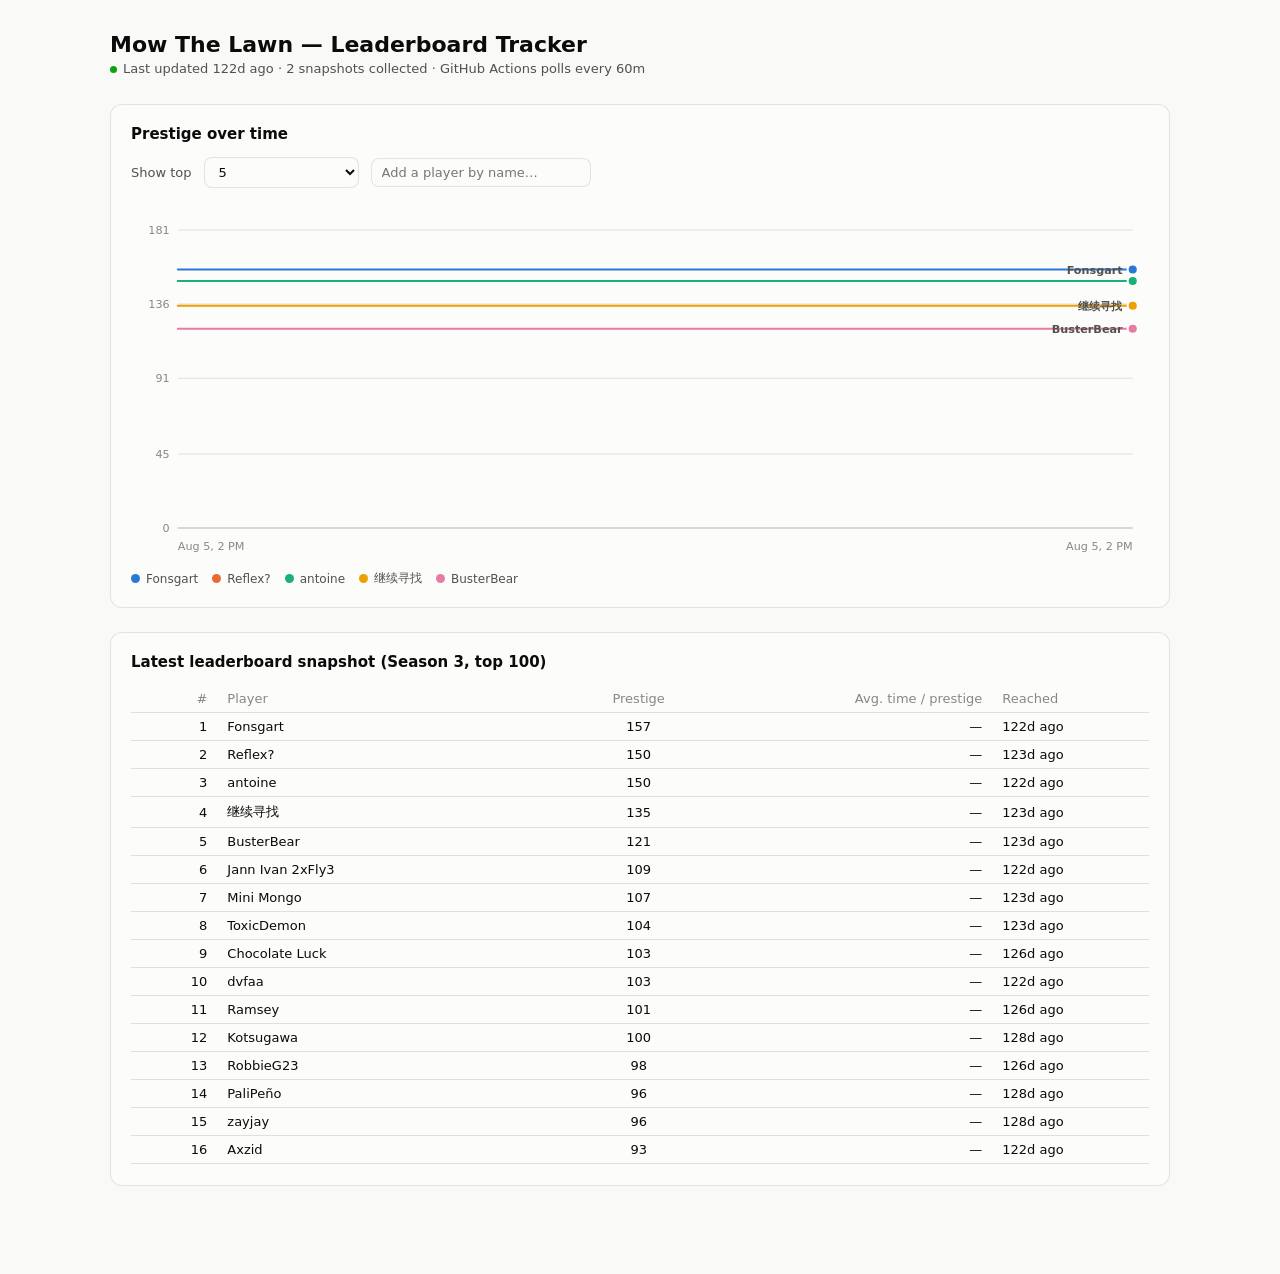
==== docs/index.html @ a4ad80f3 "Center the Prestige column and fetch every 15 minutes locally Prestige column values now center-alig" ====
<!doctype html>
<html lang="en">
<head>
  <meta charset="utf-8" />
  <meta name="viewport" content="width=device-width, initial-scale=1" />
  <title>Mow The Lawn — Leaderboard Tracker</title>
  <link rel="stylesheet" href="style.css" />
</head>
<body>
  <div class="page">
    <header>
      <h1>Mow The Lawn — Leaderboard Tracker</h1>
      <div class="status-line" id="status-line"><span class="dot"></span>Loading status…</div>
    </header>

    <section class="card">
      <h2>Prestige over time</h2>
      <div class="controls">
        <label for="top-n">Show top</label>
        <select id="top-n">
          <option value="0">Custom selection</option>
          <option value="5" selected>5</option>
          <option value="8">8</option>
        </select>
        <div id="player-suggestions">
          <input type="text" id="player-search" placeholder="Add a player by name…" autocomplete="off" />
          <div class="suggestion-list" id="suggestion-list"></div>
        </div>
      </div>
      <div id="chip-row"></div>
      <div class="chart-wrap">
        <svg id="chart" viewBox="0 0 1000 340" preserveAspectRatio="none"></svg>
        <div class="tooltip" id="tooltip"></div>
      </div>
      <div class="legend" id="legend"></div>
      <div class="empty-state" id="chart-empty" style="display:none;">
        Not enough data yet — check back after the next hourly update.
      </div>
    </section>

    <section class="card">
      <h2>Latest leaderboard snapshot (Season 3, top 100)</h2>
      <div class="table-scroll">
        <table class="lb-table">
          <thead>
            <tr>
              <th class="num">#</th>
              <th>Player</th>
              <th class="center">Prestige</th>
              <th class="num">Avg. time / prestige</th>
              <th>Reached</th>
            </tr>
          </thead>
          <tbody id="lb-body">
            <tr><td colspan="5" class="empty-state">Loading…</td></tr>
          </tbody>
        </table>
      </div>
    </section>
  </div>

  <script src="app.js"></script>
</body>
</html>
---- docs/style.css ----
:root {
  color-scheme: light;
  --surface-1:      #fcfcfb;
  --page:           #f9f9f7;
  --text-primary:   #0b0b0b;
  --text-secondary: #52514e;
  --text-muted:     #898781;
  --gridline:       #e1e0d9;
  --baseline:       #c3c2b7;
  --border:         rgba(11,11,11,0.10);

  --series-1: #2a78d6;
  --series-2: #eb6834;
  --series-3: #1baf7a;
  --series-4: #eda100;
  --series-5: #e87ba4;
  --series-6: #008300;
  --series-7: #4a3aa7;
  --series-8: #e34948;
}

@media (prefers-color-scheme: dark) {
  :root:where(:not([data-theme="light"])) {
    color-scheme: dark;
    --surface-1:      #1a1a19;
    --page:           #0d0d0d;
    --text-primary:   #ffffff;
    --text-secondary: #c3c2b7;
    --text-muted:     #898781;
    --gridline:       #2c2c2a;
    --baseline:       #383835;
    --border:         rgba(255,255,255,0.10);

    --series-1: #3987e5;
    --series-2: #d95926;
    --series-3: #199e70;
    --series-4: #c98500;
    --series-5: #d55181;
    --series-6: #008300;
    --series-7: #9085e9;
    --series-8: #e66767;
  }
}

:root[data-theme="dark"] {
  color-scheme: dark;
  --surface-1:      #1a1a19;
  --page:           #0d0d0d;
  --text-primary:   #ffffff;
  --text-secondary: #c3c2b7;
  --text-muted:     #898781;
  --gridline:       #2c2c2a;
  --baseline:       #383835;
  --border:         rgba(255,255,255,0.10);

  --series-1: #3987e5;
  --series-2: #d95926;
  --series-3: #199e70;
  --series-4: #c98500;
  --series-5: #d55181;
  --series-6: #008300;
  --series-7: #9085e9;
  --series-8: #e66767;
}

* { box-sizing: border-box; }

body {
  margin: 0;
  background: var(--page);
  color: var(--text-primary);
  font-family: system-ui, -apple-system, "Segoe UI", sans-serif;
}

.page {
  max-width: 1100px;
  margin: 0 auto;
  padding: 32px 20px 64px;
}

header h1 {
  font-size: 22px;
  margin: 0 0 4px;
}

.status-line {
  color: var(--text-secondary);
  font-size: 13px;
  margin-bottom: 28px;
}

.status-line .dot {
  display: inline-block;
  width: 7px;
  height: 7px;
  border-radius: 50%;
  background: #0ca30c;
  margin-right: 6px;
}
.status-line .dot.error { background: #d03b3b; }

.card {
  background: var(--surface-1);
  border: 1px solid var(--border);
  border-radius: 12px;
  padding: 20px;
  margin-bottom: 24px;
}

.card h2 {
  font-size: 15px;
  margin: 0 0 14px;
  color: var(--text-primary);
}

.controls {
  display: flex;
  flex-wrap: wrap;
  gap: 12px;
  align-items: center;
  margin-bottom: 16px;
}

.controls label {
  font-size: 13px;
  color: var(--text-secondary);
}

.controls select, .controls input[type="text"] {
  font: inherit;
  font-size: 13px;
  padding: 6px 10px;
  border-radius: 8px;
  border: 1px solid var(--border);
  background: var(--surface-1);
  color: var(--text-primary);
}

.controls input[type="text"] {
  width: 220px;
}

#player-suggestions {
  position: relative;
}

.suggestion-list {
  position: absolute;
  top: 100%;
  left: 0;
  right: 0;
  z-index: 5;
  background: var(--surface-1);
  border: 1px solid var(--border);
  border-radius: 8px;
  max-height: 220px;
  overflow-y: auto;
  margin-top: 4px;
  display: none;
}

.suggestion-list.open { display: block; }

.suggestion-list div {
  padding: 6px 10px;
  font-size: 13px;
  cursor: pointer;
}
.suggestion-list div:hover { background: var(--gridline); }

.chip {
  display: inline-flex;
  align-items: center;
  gap: 6px;
  font-size: 12px;
  padding: 4px 8px 4px 6px;
  border-radius: 999px;
  border: 1px solid var(--border);
  color: var(--text-secondary);
}
.chip .swatch {
  width: 8px;
  height: 8px;
  border-radius: 50%;
}
.chip button {
  border: none;
  background: none;
  color: var(--text-muted);
  cursor: pointer;
  font-size: 13px;
  line-height: 1;
  padding: 0;
}

#chip-row {
  display: flex;
  flex-wrap: wrap;
  gap: 6px;
  margin-bottom: 12px;
}

.chart-wrap {
  position: relative;
}

svg#chart {
  width: 100%;
  height: 340px;
  display: block;
  overflow: visible;
}

.axis-label, .end-label {
  font-size: 11px;
  fill: var(--text-muted);
}

.end-label.emph { fill: var(--text-secondary); font-weight: 600; }

.gridline { stroke: var(--gridline); stroke-width: 1; }
.baseline { stroke: var(--baseline); stroke-width: 1; }

.legend {
  display: flex;
  flex-wrap: wrap;
  gap: 14px;
  margin-top: 14px;
  font-size: 12px;
  color: var(--text-secondary);
}
.legend-item { display: flex; align-items: center; gap: 6px; }
.legend-swatch { width: 9px; height: 9px; border-radius: 50%; flex: none; }

.tooltip {
  position: absolute;
  pointer-events: none;
  background: var(--surface-1);
  border: 1px solid var(--border);
  border-radius: 8px;
  padding: 8px 10px;
  font-size: 12px;
  box-shadow: 0 4px 16px rgba(0,0,0,0.15);
  display: none;
  min-width: 140px;
  z-index: 10;
}
.tooltip .t-time { color: var(--text-muted); margin-bottom: 4px; }
.tooltip .t-row { display: flex; align-items: center; gap: 6px; justify-content: space-between; }
.tooltip .t-row .name { display: flex; align-items: center; gap: 6px; color: var(--text-secondary); }
.tooltip .t-row .val { color: var(--text-primary); font-variant-numeric: tabular-nums; font-weight: 600; }
.tooltip .t-dot { width: 7px; height: 7px; border-radius: 50%; flex: none; }

.empty-state {
  color: var(--text-muted);
  font-size: 13px;
  padding: 24px 0;
  text-align: center;
}

table.lb-table {
  width: 100%;
  border-collapse: collapse;
  font-size: 13px;
}
table.lb-table th {
  text-align: left;
  color: var(--text-muted);
  font-weight: 500;
  padding: 6px 10px;
  border-bottom: 1px solid var(--gridline);
}
table.lb-table td {
  padding: 6px 10px;
  border-bottom: 1px solid var(--gridline);
  font-variant-numeric: tabular-nums;
}
table.lb-table tr:last-child td { border-bottom: none; }
table.lb-table td.num, table.lb-table th.num { text-align: right; }
table.lb-table td.center, table.lb-table th.center { text-align: center; }
table.lb-table td.name { font-variant-numeric: normal; }

.table-scroll {
  max-height: 480px;
  overflow-y: auto;
}
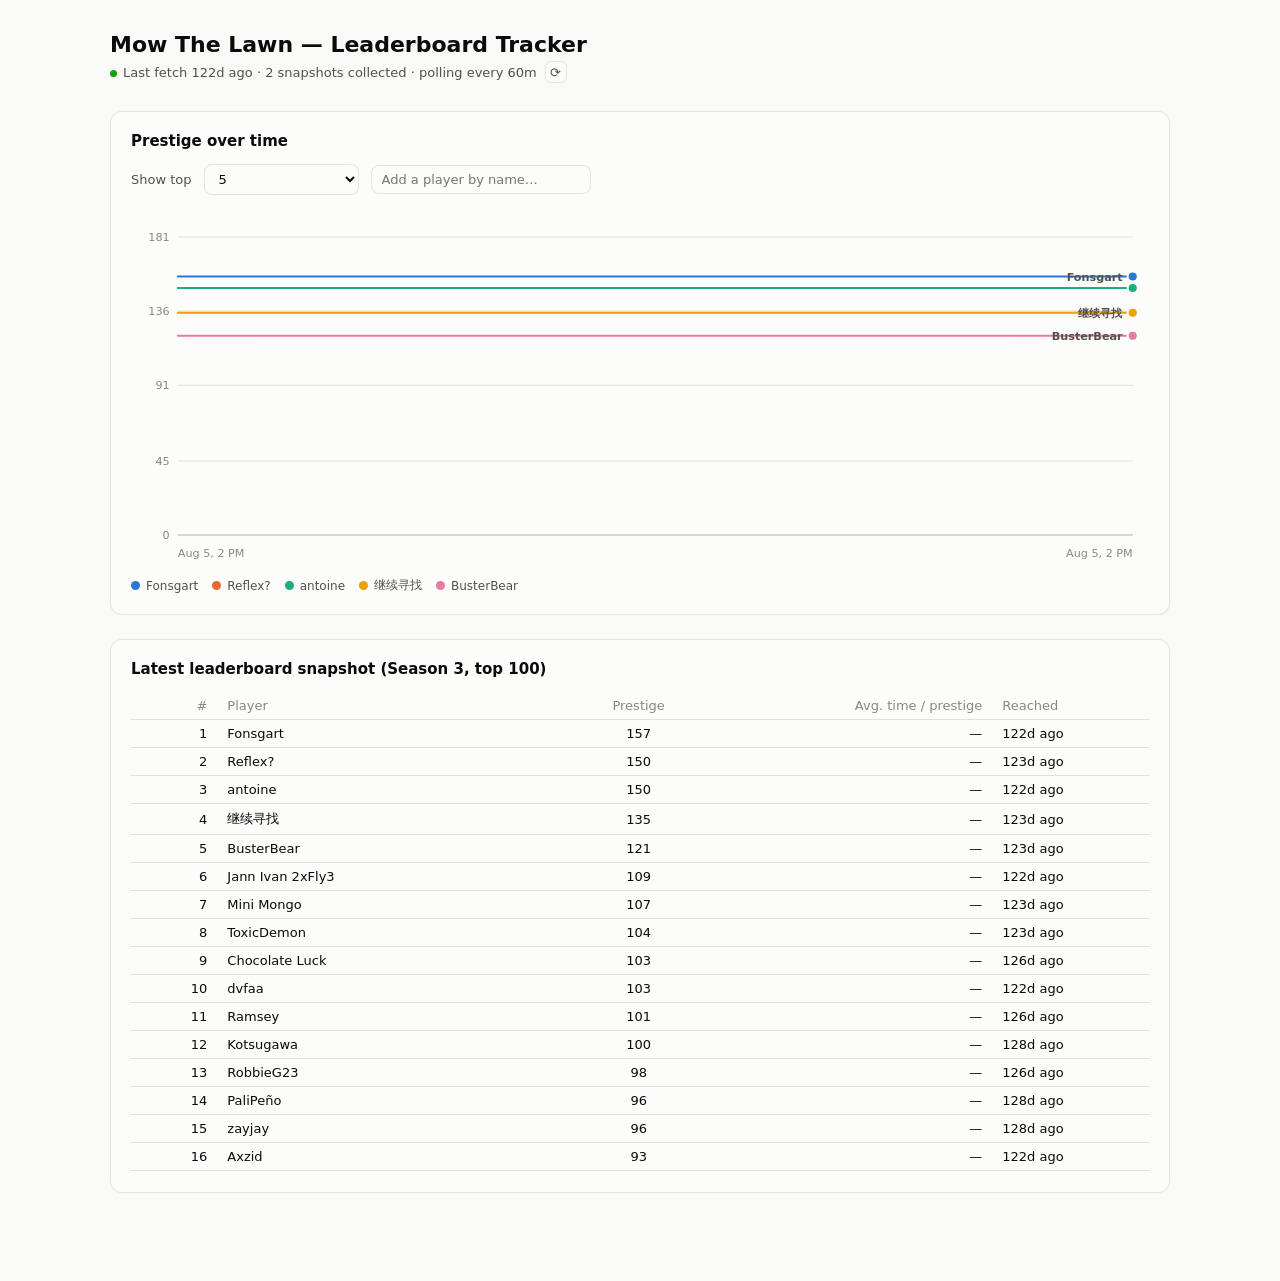
==== commit d853f8ba: "Unify status text and add a manual refresh button GitHub Pages status line now uses the exact same w" ====
--- a/docs/index.html
+++ b/docs/index.html
@@ -10,7 +10,10 @@
   <div class="page">
     <header>
       <h1>Mow The Lawn — Leaderboard Tracker</h1>
-      <div class="status-line" id="status-line"><span class="dot"></span>Loading status…</div>
+      <div class="status-line-row">
+        <div class="status-line" id="status-line"><span class="dot"></span>Loading status…</div>
+        <button type="button" id="refresh-btn" class="refresh-btn" title="Reload the latest published data (GitHub Actions still runs on its own schedule — this doesn't trigger a new fetch)" aria-label="Reload latest data">⟳</button>
+      </div>
     </header>
 
     <section class="card">
--- a/docs/style.css
+++ b/docs/style.css
@@ -83,10 +83,16 @@
   margin: 0 0 4px;
 }
 
+.status-line-row {
+  display: flex;
+  align-items: center;
+  gap: 8px;
+  margin-bottom: 28px;
+}
+
 .status-line {
   color: var(--text-secondary);
   font-size: 13px;
-  margin-bottom: 28px;
 }
 
 .status-line .dot {
@@ -99,6 +105,38 @@
 }
 .status-line .dot.error { background: #d03b3b; }
 
+.refresh-btn {
+  display: inline-flex;
+  align-items: center;
+  justify-content: center;
+  flex: none;
+  width: 22px;
+  height: 22px;
+  padding: 0;
+  border-radius: 6px;
+  border: 1px solid var(--border);
+  background: var(--surface-1);
+  color: var(--text-secondary);
+  font-size: 13px;
+  line-height: 1;
+  cursor: pointer;
+}
+.refresh-btn:hover:not(:disabled) {
+  color: var(--text-primary);
+  background: var(--gridline);
+}
+.refresh-btn:disabled {
+  opacity: 0.5;
+  cursor: default;
+}
+.refresh-btn.spinning {
+  animation: refresh-spin 0.7s linear infinite;
+}
+@keyframes refresh-spin {
+  from { transform: rotate(0deg); }
+  to { transform: rotate(360deg); }
+}
+
 .card {
   background: var(--surface-1);
   border: 1px solid var(--border);
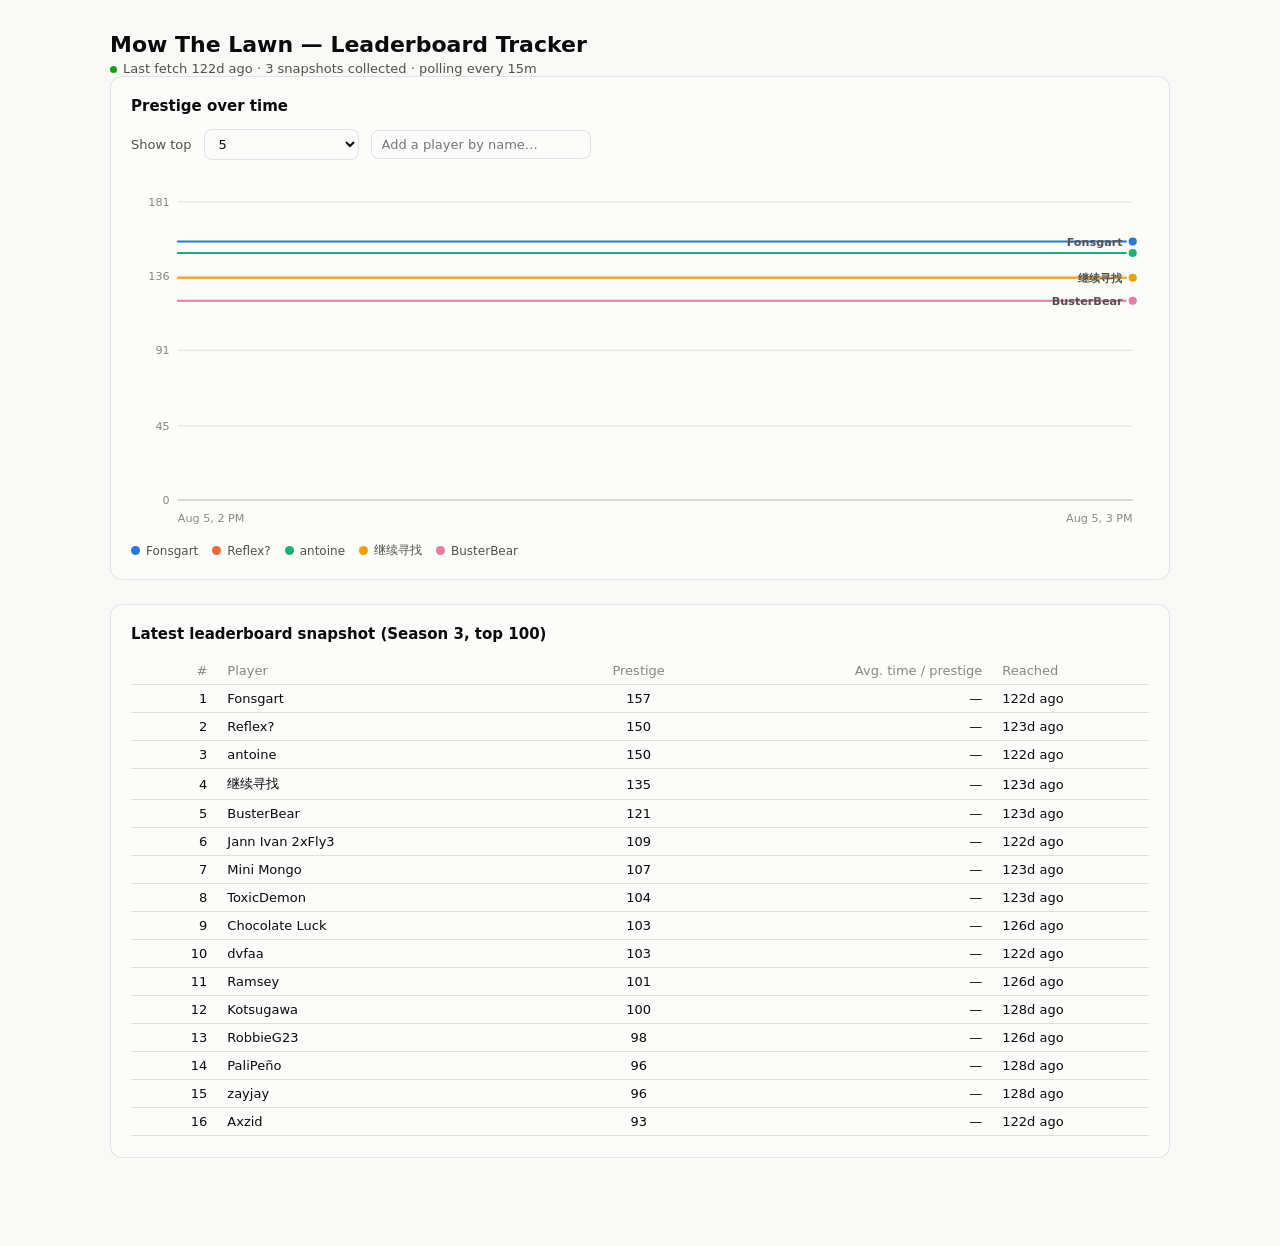
==== commit 4834c0bc: "Remove refresh button from GitHub Pages, fix stale 60m interval The Pages button couldn't actually f" ====
--- a/docs/index.html
+++ b/docs/index.html
@@ -10,10 +10,7 @@
   <div class="page">
     <header>
       <h1>Mow The Lawn — Leaderboard Tracker</h1>
-      <div class="status-line-row">
-        <div class="status-line" id="status-line"><span class="dot"></span>Loading status…</div>
-        <button type="button" id="refresh-btn" class="refresh-btn" title="Reload the latest published data (GitHub Actions still runs on its own schedule — this doesn't trigger a new fetch)" aria-label="Reload latest data">⟳</button>
-      </div>
+      <div class="status-line" id="status-line"><span class="dot"></span>Loading status…</div>
     </header>
 
     <section class="card">
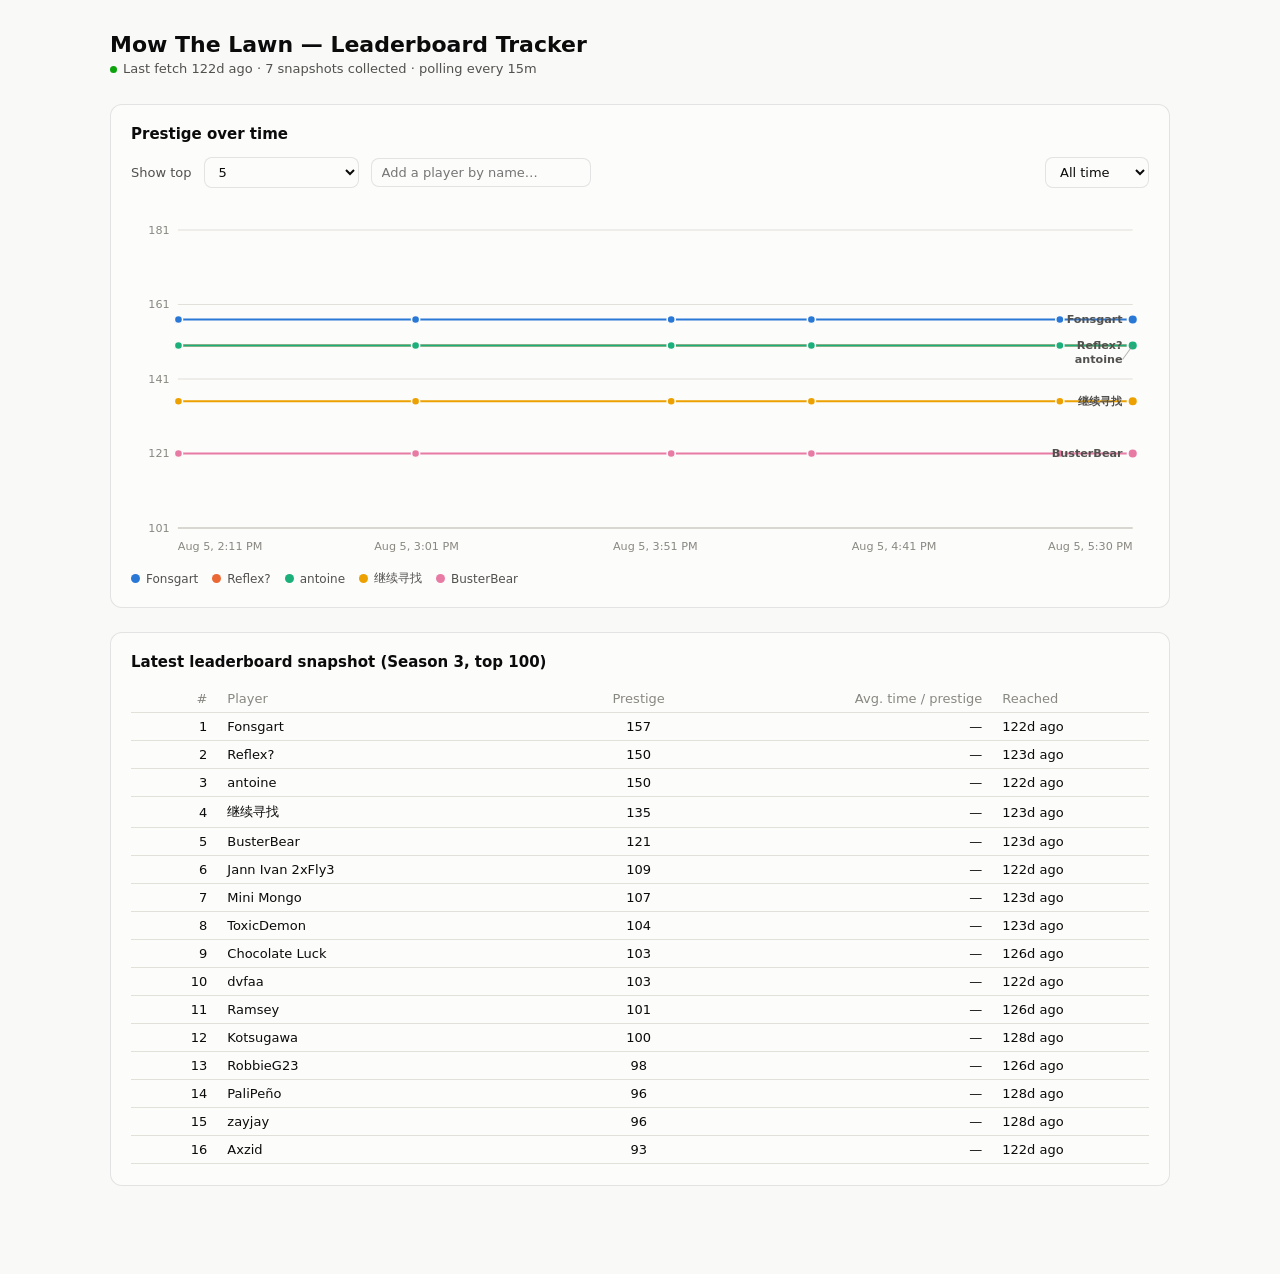
==== commit 6234d770: "Add timeframe filter dropdown to the chart New dropdown (24 hours / 1 week / 1 month / 3 / 6 / 9 mon" ====
--- a/docs/index.html
+++ b/docs/index.html
@@ -18,14 +18,25 @@
       <div class="controls">
         <label for="top-n">Show top</label>
         <select id="top-n">
+          <option value="3">3</option>
+          <option value="5" selected>5</option>
+          <option value="10">10</option>
           <option value="0">Custom selection</option>
-          <option value="5" selected>5</option>
-          <option value="8">8</option>
         </select>
         <div id="player-suggestions">
           <input type="text" id="player-search" placeholder="Add a player by name…" autocomplete="off" />
           <div class="suggestion-list" id="suggestion-list"></div>
         </div>
+        <select id="timeframe" class="controls-right">
+          <option value="24h">24 hours</option>
+          <option value="1w">1 week</option>
+          <option value="1m">1 month</option>
+          <option value="3m">3 months</option>
+          <option value="6m">6 months</option>
+          <option value="9m">9 months</option>
+          <option value="1y">1 year</option>
+          <option value="all" selected>All time</option>
+        </select>
       </div>
       <div id="chip-row"></div>
       <div class="chart-wrap">
--- a/docs/style.css
+++ b/docs/style.css
@@ -89,10 +89,12 @@
   gap: 8px;
   margin-bottom: 28px;
 }
+.status-line-row .status-line { margin-bottom: 0; }
 
 .status-line {
   color: var(--text-secondary);
   font-size: 13px;
+  margin-bottom: 28px;
 }
 
 .status-line .dot {
@@ -164,6 +166,10 @@
   color: var(--text-secondary);
 }
 
+.controls-right {
+  margin-left: auto;
+}
+
 .controls select, .controls input[type="text"] {
   font: inherit;
   font-size: 13px;
@@ -258,6 +264,8 @@
 
 .gridline { stroke: var(--gridline); stroke-width: 1; }
 .baseline { stroke: var(--baseline); stroke-width: 1; }
+.end-leader { stroke: var(--text-muted); stroke-width: 1; opacity: 0.6; }
+.crosshair { stroke: var(--text-muted); stroke-width: 1; stroke-dasharray: 3 3; opacity: 0.7; pointer-events: none; }
 
 .legend {
   display: flex;
@@ -317,6 +325,8 @@
 table.lb-table td.num, table.lb-table th.num { text-align: right; }
 table.lb-table td.center, table.lb-table th.center { text-align: center; }
 table.lb-table td.name { font-variant-numeric: normal; }
+table.lb-table tbody tr { transition: background-color 0.1s ease; }
+table.lb-table tbody tr:hover { background: var(--gridline); }
 
 .table-scroll {
   max-height: 480px;
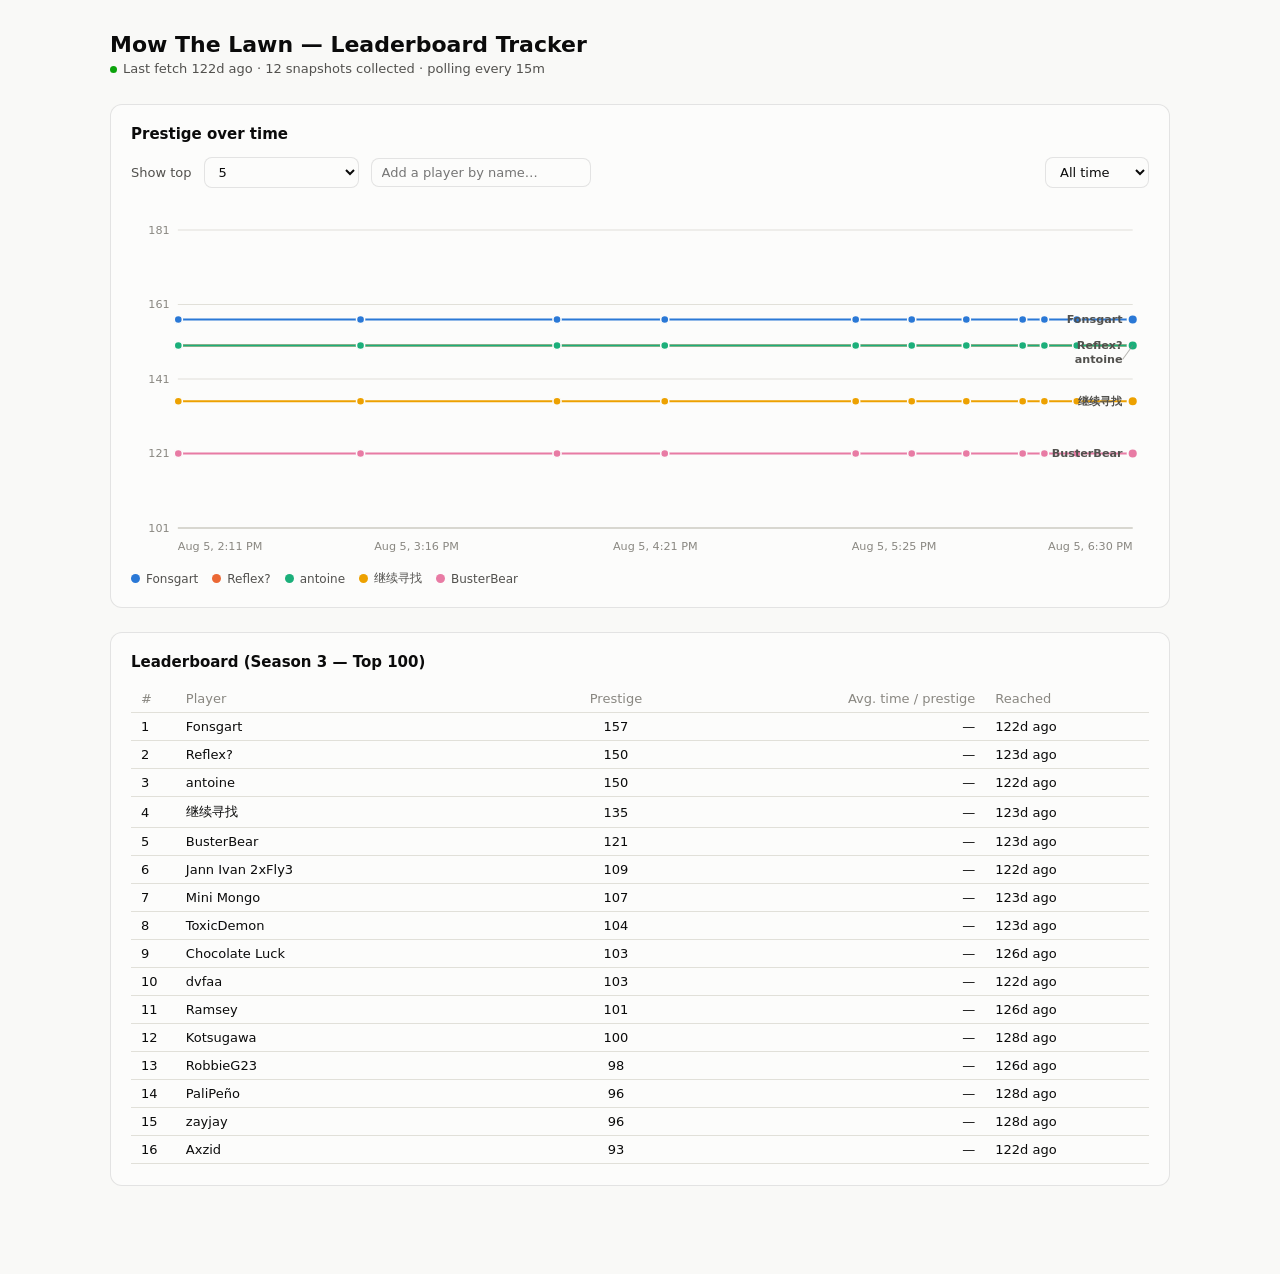
==== commit 157dc463: "Rename leaderboard heading, tighten rank column to match source site Heading: "Latest leaderboard (s" ====
--- a/docs/index.html
+++ b/docs/index.html
@@ -28,6 +28,7 @@
           <div class="suggestion-list" id="suggestion-list"></div>
         </div>
         <select id="timeframe" class="controls-right">
+          <option value="all" selected>All time</option>
           <option value="24h">24 hours</option>
           <option value="1w">1 week</option>
           <option value="1m">1 month</option>
@@ -35,7 +36,6 @@
           <option value="6m">6 months</option>
           <option value="9m">9 months</option>
           <option value="1y">1 year</option>
-          <option value="all" selected>All time</option>
         </select>
       </div>
       <div id="chip-row"></div>
@@ -50,12 +50,12 @@
     </section>
 
     <section class="card">
-      <h2>Latest leaderboard snapshot (Season 3, top 100)</h2>
+      <h2>Leaderboard (Season 3 — Top 100)</h2>
       <div class="table-scroll">
         <table class="lb-table">
           <thead>
             <tr>
-              <th class="num">#</th>
+              <th class="rank">#</th>
               <th>Player</th>
               <th class="center">Prestige</th>
               <th class="num">Avg. time / prestige</th>
--- a/docs/style.css
+++ b/docs/style.css
@@ -325,6 +325,7 @@
 table.lb-table td.num, table.lb-table th.num { text-align: right; }
 table.lb-table td.center, table.lb-table th.center { text-align: center; }
 table.lb-table td.name { font-variant-numeric: normal; }
+table.lb-table td.rank, table.lb-table th.rank { text-align: left; width: 32px; white-space: nowrap; }
 table.lb-table tbody tr { transition: background-color 0.1s ease; }
 table.lb-table tbody tr:hover { background: var(--gridline); }
 
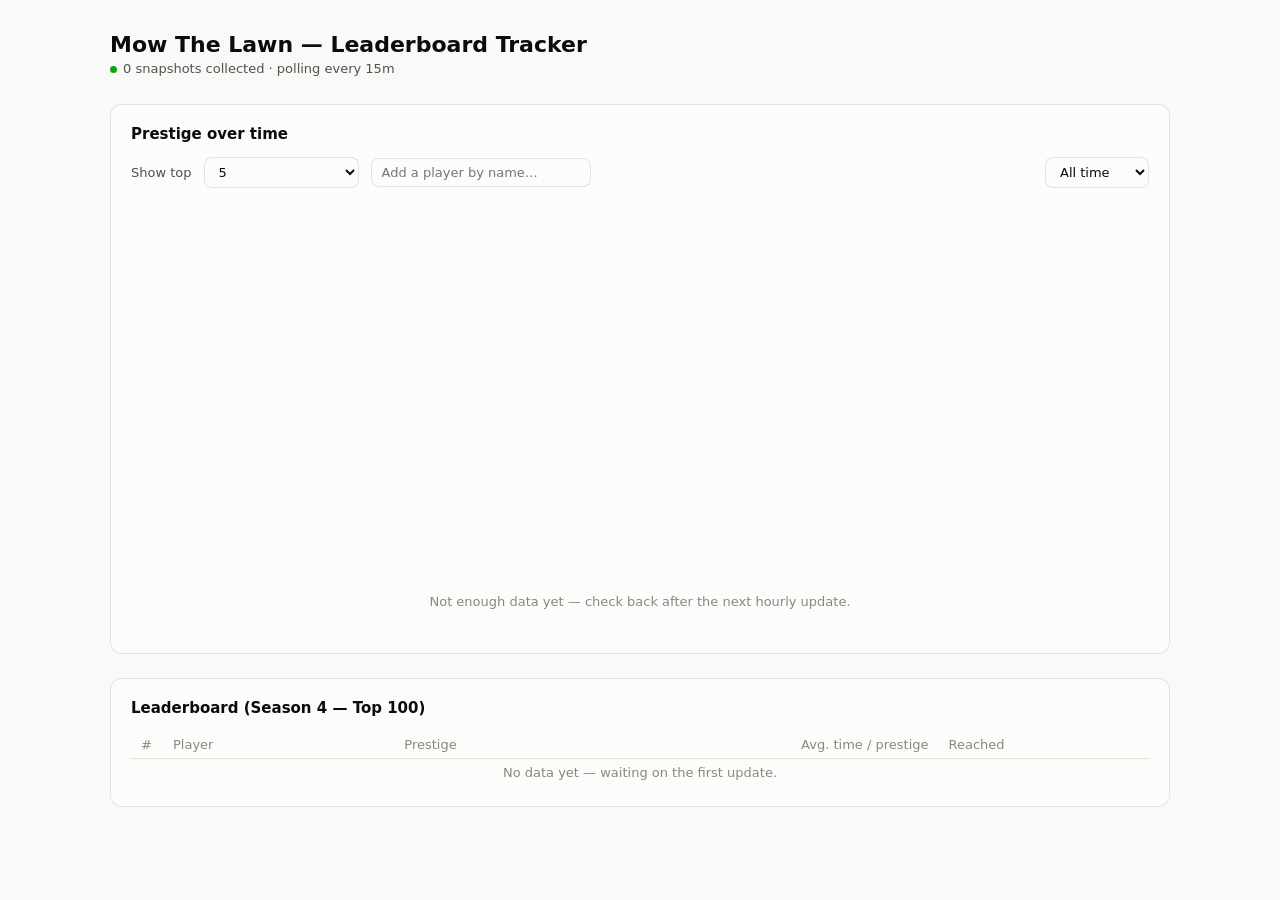
==== commit 6dc1bba7: "Switch to Season 4 leaderboard; thin chart dots to ~1/24h Points the fetcher (local + Actions) at th" ====
--- a/docs/index.html
+++ b/docs/index.html
@@ -50,7 +50,7 @@
     </section>
 
     <section class="card">
-      <h2>Leaderboard (Season 3 — Top 100)</h2>
+      <h2>Leaderboard (Season 4 — Top 100)</h2>
       <div class="table-scroll">
         <table class="lb-table">
           <thead>
